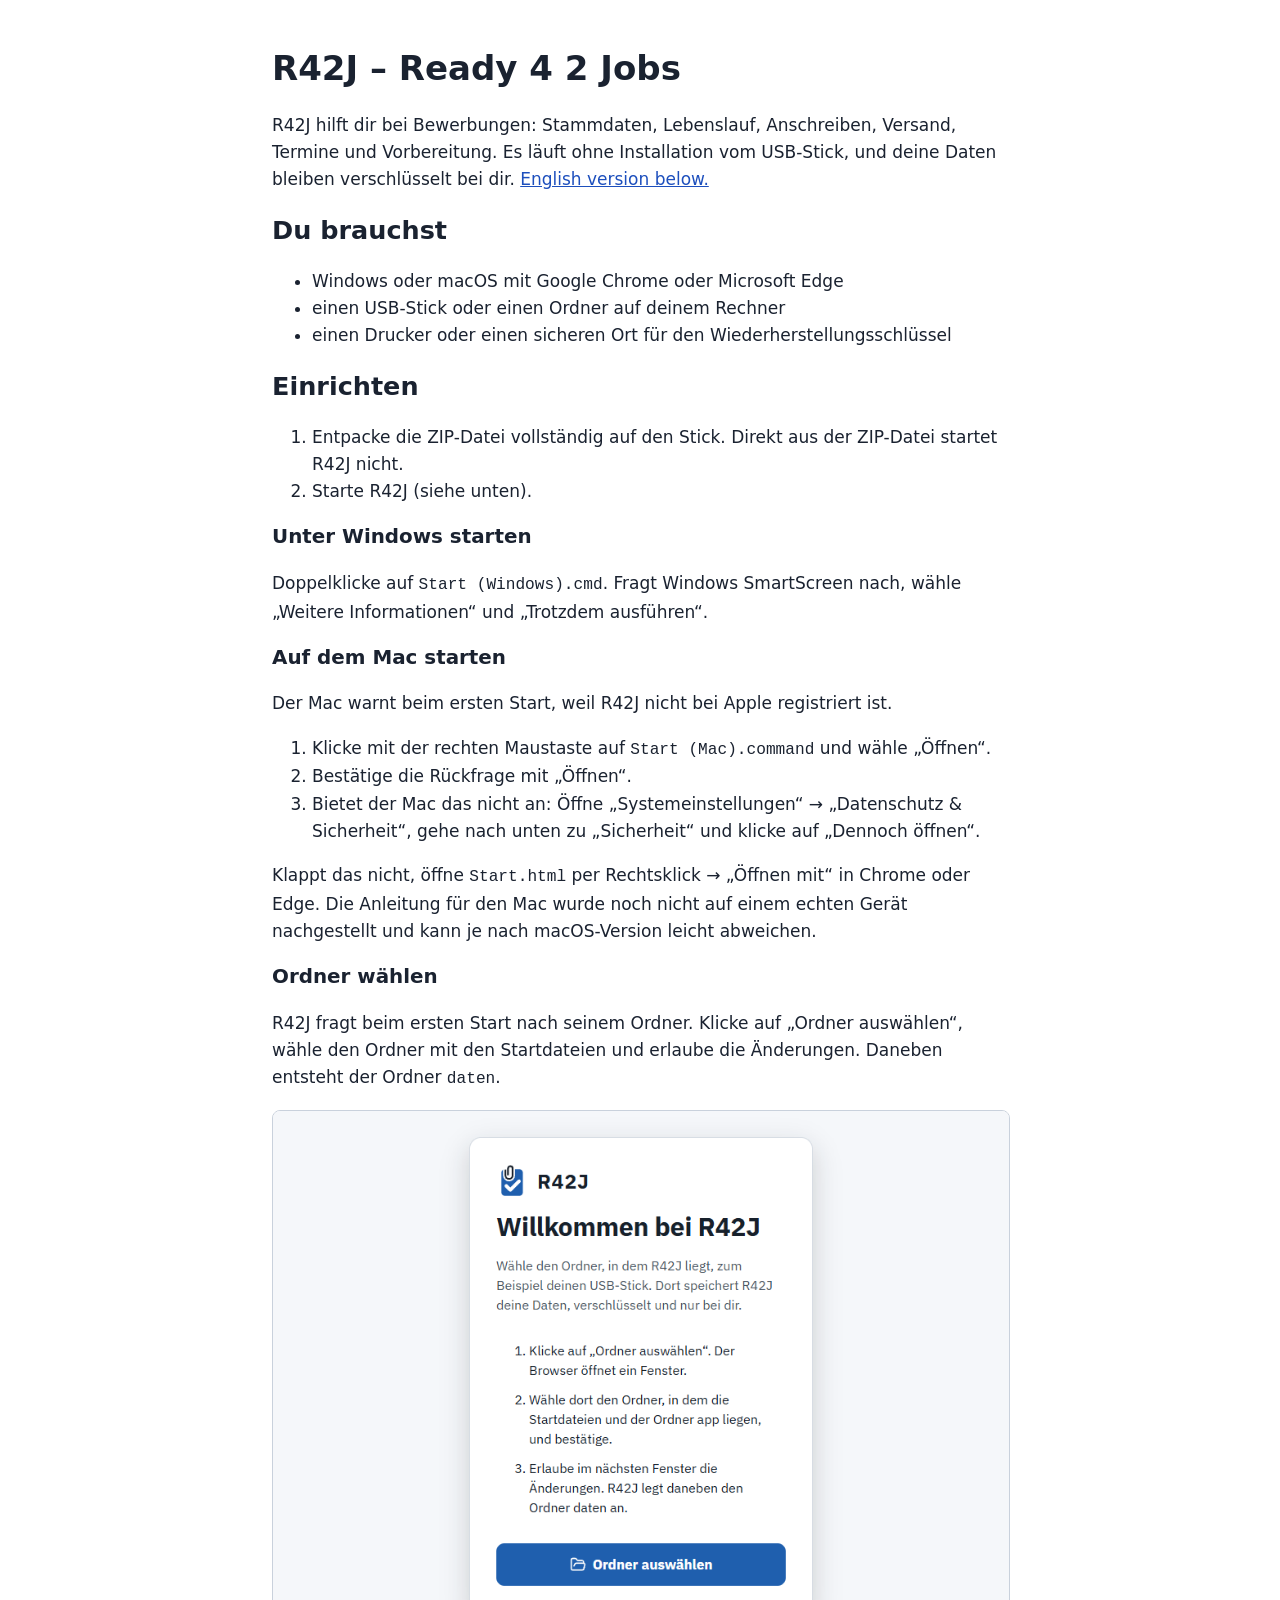
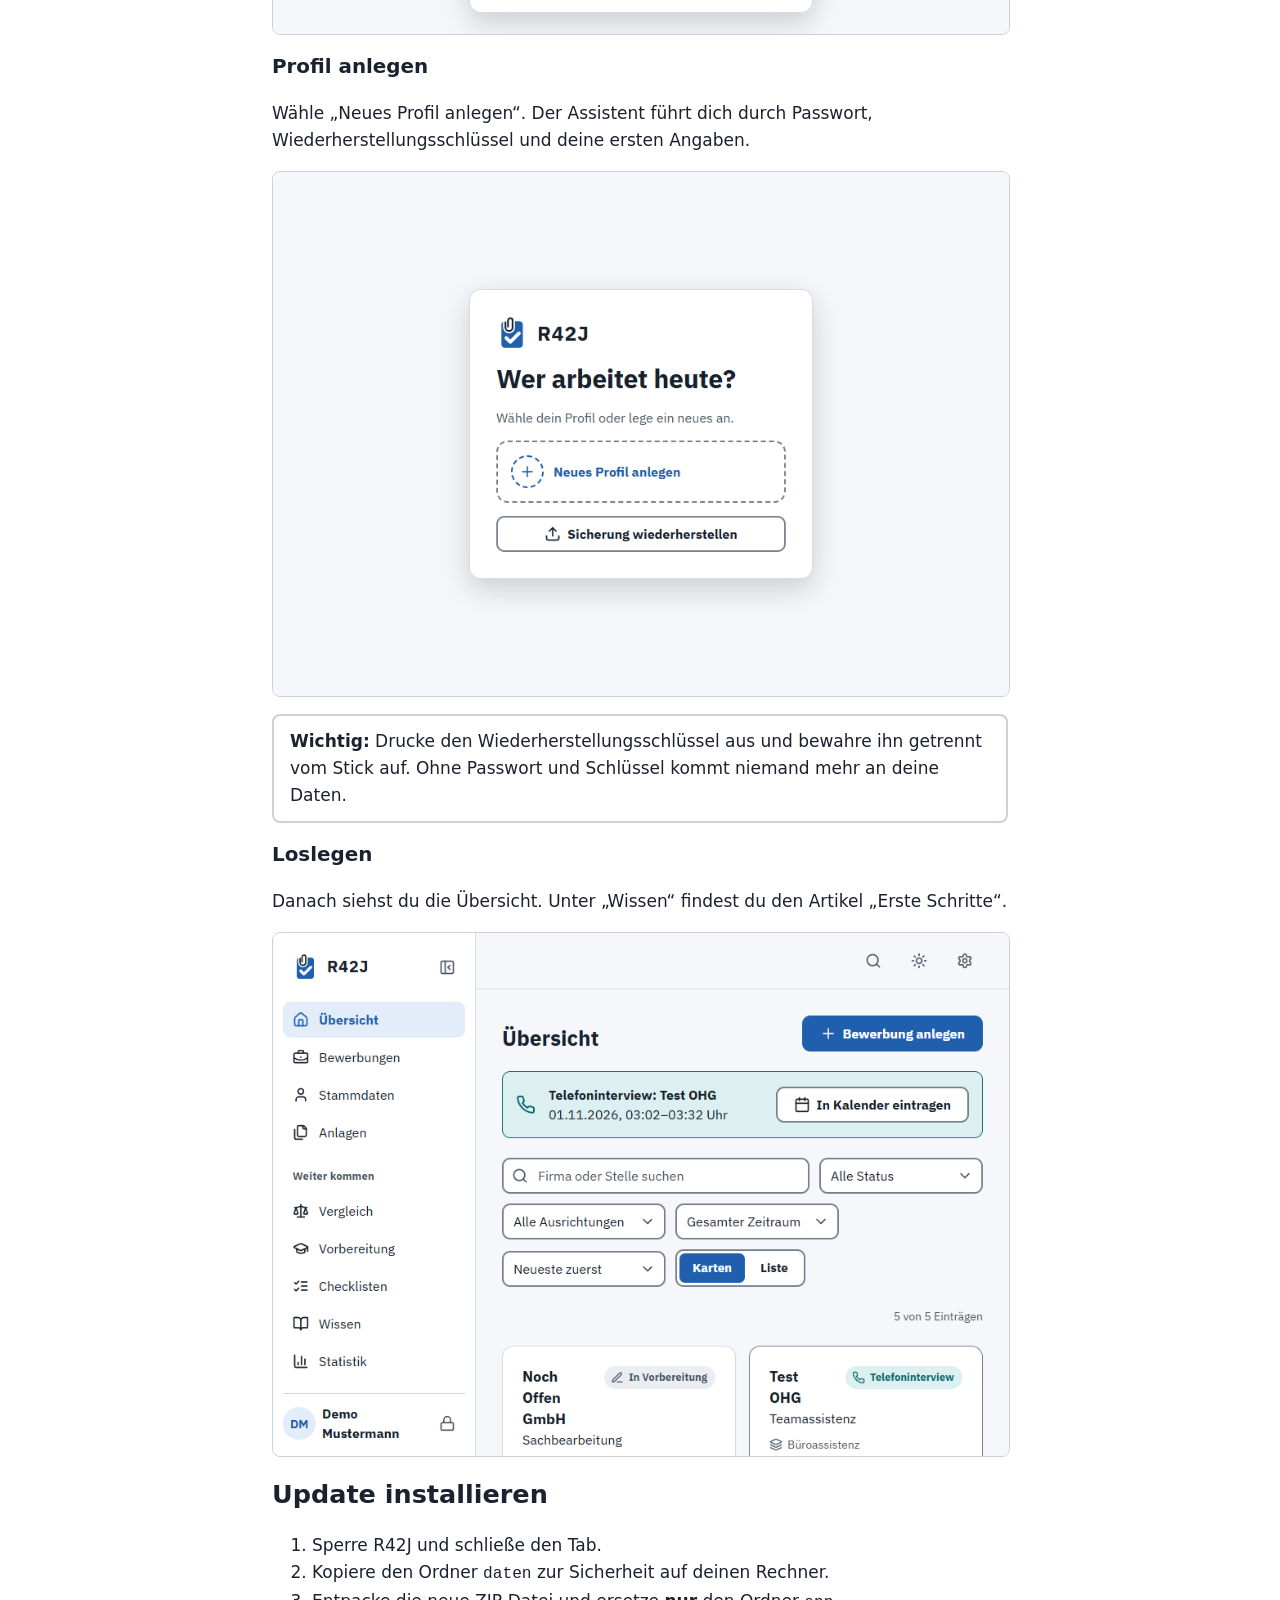
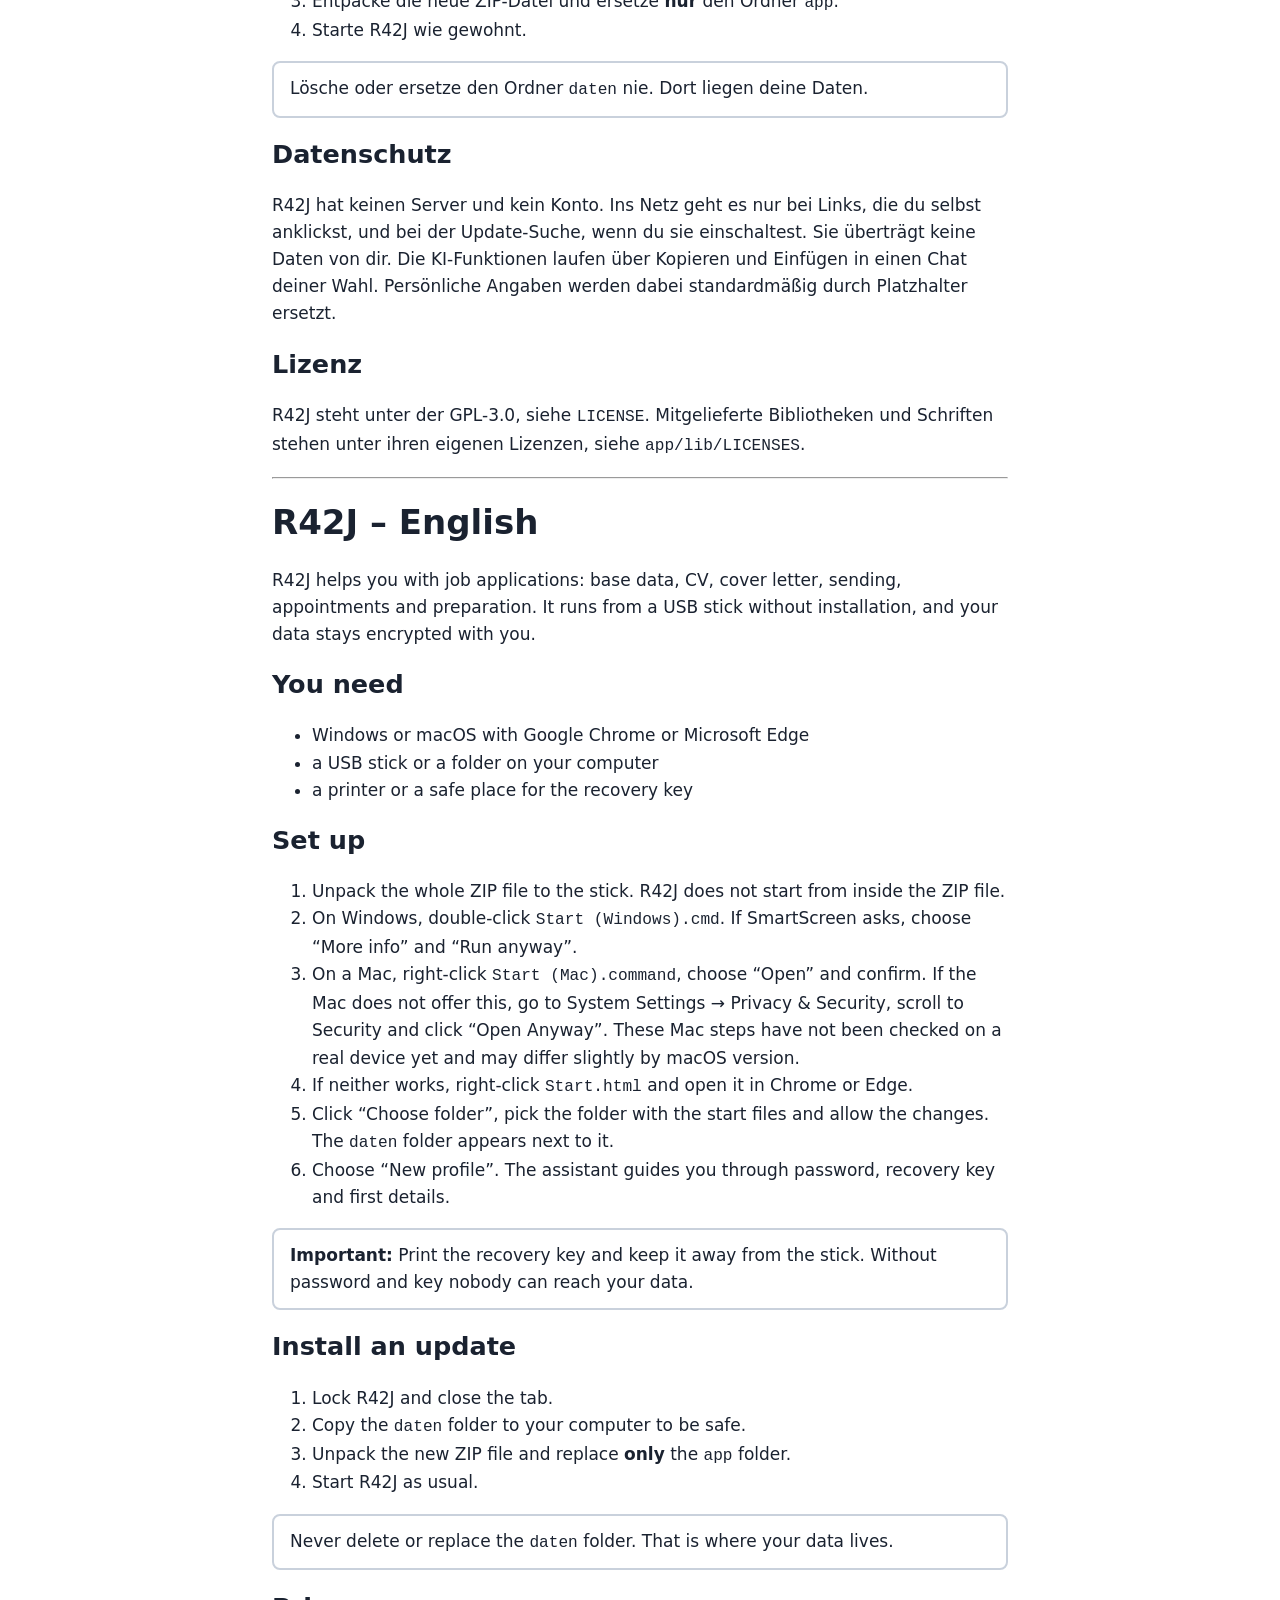
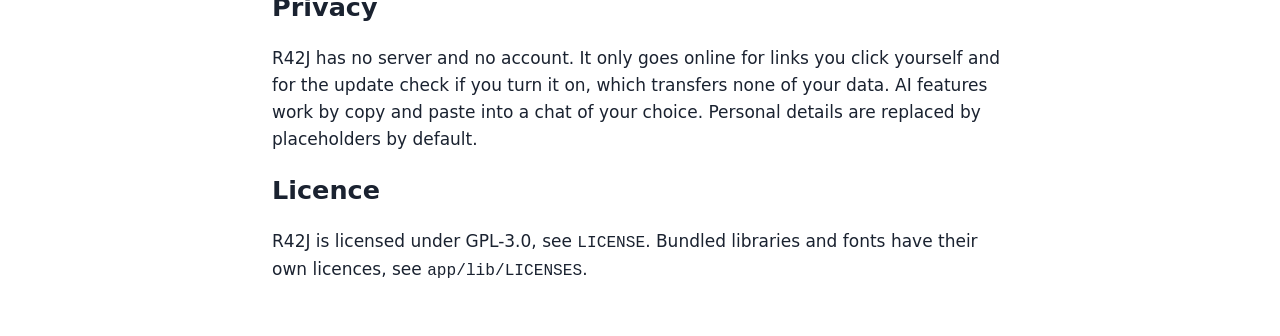
==== LIESMICH.html @ 02ac037b "M9: Feinschliff für Release 1.0 Update-Prüfung nur nach Einwilligung mit Anleitung, Release-ZIP und " ====
<!doctype html>
<html lang="de">
<head>
<meta charset="utf-8">
<meta name="viewport" content="width=device-width, initial-scale=1">
<title>R42J: Liesmich</title>
<style>
  :root { color-scheme: light dark; --text: #1a2230; --grund: #fff; --rand: #c9d1dc; --link: #1d4fbd; }
  @media (prefers-color-scheme: dark) { :root { --text: #e8ecf2; --grund: #141a24; --rand: #3a4556; --link: #9dbcff; } }
  body { margin: 0 auto; max-width: 46rem; padding: 1.5rem 1rem 4rem; font: 1.0625rem/1.6 system-ui, sans-serif; color: var(--text); background: var(--grund); }
  h1, h2, h3 { line-height: 1.25; }
  a { color: var(--link); }
  code { font-size: 0.95em; overflow-wrap: anywhere; }
  img { display: block; max-width: 100%; height: auto; margin: 0.75rem 0; border: 1px solid var(--rand); border-radius: 8px; }
  .warnung { padding: 0.75rem 1rem; border: 2px solid var(--rand); border-radius: 8px; }
  @media print { :root { --text: #000; --grund: #fff; --link: #000; } }
</style>
</head>
<body>
<h1>R42J – Ready 4 2 Jobs</h1>
<p>R42J hilft dir bei Bewerbungen: Stammdaten, Lebenslauf, Anschreiben, Versand, Termine und Vorbereitung. Es läuft ohne Installation vom USB-Stick, und deine Daten bleiben verschlüsselt bei dir. <a href="#en">English version below.</a></p>

<h2>Du brauchst</h2>
<ul>
  <li>Windows oder macOS mit Google Chrome oder Microsoft Edge</li>
  <li>einen USB-Stick oder einen Ordner auf deinem Rechner</li>
  <li>einen Drucker oder einen sicheren Ort für den Wiederherstellungsschlüssel</li>
</ul>

<h2>Einrichten</h2>
<ol>
  <li>Entpacke die ZIP-Datei vollständig auf den Stick. Direkt aus der ZIP-Datei startet R42J nicht.</li>
  <li>Starte R42J (siehe unten).</li>
</ol>

<h3>Unter Windows starten</h3>
<p>Doppelklicke auf <code>Start (Windows).cmd</code>. Fragt Windows SmartScreen nach, wähle „Weitere Informationen“ und „Trotzdem ausführen“.</p>

<h3>Auf dem Mac starten</h3>
<p>Der Mac warnt beim ersten Start, weil R42J nicht bei Apple registriert ist.</p>
<ol>
  <li>Klicke mit der rechten Maustaste auf <code>Start (Mac).command</code> und wähle „Öffnen“.</li>
  <li>Bestätige die Rückfrage mit „Öffnen“.</li>
  <li>Bietet der Mac das nicht an: Öffne „Systemeinstellungen“ → „Datenschutz &amp; Sicherheit“, gehe nach unten zu „Sicherheit“ und klicke auf „Dennoch öffnen“.</li>
</ol>
<p>Klappt das nicht, öffne <code>Start.html</code> per Rechtsklick → „Öffnen mit“ in Chrome oder Edge. Die Anleitung für den Mac wurde noch nicht auf einem echten Gerät nachgestellt und kann je nach macOS-Version leicht abweichen.</p>

<h3>Ordner wählen</h3>
<p>R42J fragt beim ersten Start nach seinem Ordner. Klicke auf „Ordner auswählen“, wähle den Ordner mit den Startdateien und erlaube die Änderungen. Daneben entsteht der Ordner <code>daten</code>.</p>
<img src="app/img/anleitung/ordner.png" alt="Startbildschirm von R42J mit drei Schritten und dem Knopf Ordner auswählen" width="900" height="640" loading="lazy">

<h3>Profil anlegen</h3>
<p>Wähle „Neues Profil anlegen“. Der Assistent führt dich durch Passwort, Wiederherstellungsschlüssel und deine ersten Angaben.</p>
<img src="app/img/anleitung/profile.png" alt="Profilauswahl von R42J mit dem Knopf Neues Profil anlegen" width="900" height="640" loading="lazy">
<p class="warnung"><strong>Wichtig:</strong> Drucke den Wiederherstellungsschlüssel aus und bewahre ihn getrennt vom Stick auf. Ohne Passwort und Schlüssel kommt niemand mehr an deine Daten.</p>

<h3>Loslegen</h3>
<p>Danach siehst du die Übersicht. Unter „Wissen“ findest du den Artikel „Erste Schritte“.</p>
<img src="app/img/anleitung/uebersicht.png" alt="Übersicht von R42J mit erfundenen Beispielbewerbungen" width="900" height="640" loading="lazy">

<h2>Update installieren</h2>
<ol>
  <li>Sperre R42J und schließe den Tab.</li>
  <li>Kopiere den Ordner <code>daten</code> zur Sicherheit auf deinen Rechner.</li>
  <li>Entpacke die neue ZIP-Datei und ersetze <strong>nur</strong> den Ordner <code>app</code>.</li>
  <li>Starte R42J wie gewohnt.</li>
</ol>
<p class="warnung">Lösche oder ersetze den Ordner <code>daten</code> nie. Dort liegen deine Daten.</p>

<h2>Datenschutz</h2>
<p>R42J hat keinen Server und kein Konto. Ins Netz geht es nur bei Links, die du selbst anklickst, und bei der Update-Suche, wenn du sie einschaltest. Sie überträgt keine Daten von dir. Die KI-Funktionen laufen über Kopieren und Einfügen in einen Chat deiner Wahl. Persönliche Angaben werden dabei standardmäßig durch Platzhalter ersetzt.</p>

<h2>Lizenz</h2>
<p>R42J steht unter der GPL-3.0, siehe <code>LICENSE</code>. Mitgelieferte Bibliotheken und Schriften stehen unter ihren eigenen Lizenzen, siehe <code>app/lib/LICENSES</code>.</p>

<hr>
<h1 id="en" lang="en">R42J – English</h1>
<div lang="en">
<p>R42J helps you with job applications: base data, CV, cover letter, sending, appointments and preparation. It runs from a USB stick without installation, and your data stays encrypted with you.</p>

<h2>You need</h2>
<ul>
  <li>Windows or macOS with Google Chrome or Microsoft Edge</li>
  <li>a USB stick or a folder on your computer</li>
  <li>a printer or a safe place for the recovery key</li>
</ul>

<h2>Set up</h2>
<ol>
  <li>Unpack the whole ZIP file to the stick. R42J does not start from inside the ZIP file.</li>
  <li>On Windows, double-click <code>Start (Windows).cmd</code>. If SmartScreen asks, choose “More info” and “Run anyway”.</li>
  <li>On a Mac, right-click <code>Start (Mac).command</code>, choose “Open” and confirm. If the Mac does not offer this, go to System Settings → Privacy &amp; Security, scroll to Security and click “Open Anyway”. These Mac steps have not been checked on a real device yet and may differ slightly by macOS version.</li>
  <li>If neither works, right-click <code>Start.html</code> and open it in Chrome or Edge.</li>
  <li>Click “Choose folder”, pick the folder with the start files and allow the changes. The <code>daten</code> folder appears next to it.</li>
  <li>Choose “New profile”. The assistant guides you through password, recovery key and first details.</li>
</ol>
<p class="warnung"><strong>Important:</strong> Print the recovery key and keep it away from the stick. Without password and key nobody can reach your data.</p>

<h2>Install an update</h2>
<ol>
  <li>Lock R42J and close the tab.</li>
  <li>Copy the <code>daten</code> folder to your computer to be safe.</li>
  <li>Unpack the new ZIP file and replace <strong>only</strong> the <code>app</code> folder.</li>
  <li>Start R42J as usual.</li>
</ol>
<p class="warnung">Never delete or replace the <code>daten</code> folder. That is where your data lives.</p>

<h2>Privacy</h2>
<p>R42J has no server and no account. It only goes online for links you click yourself and for the update check if you turn it on, which transfers none of your data. AI features work by copy and paste into a chat of your choice. Personal details are replaced by placeholders by default.</p>

<h2>Licence</h2>
<p>R42J is licensed under GPL-3.0, see <code>LICENSE</code>. Bundled libraries and fonts have their own licences, see <code>app/lib/LICENSES</code>.</p>
</div>
</body>
</html>
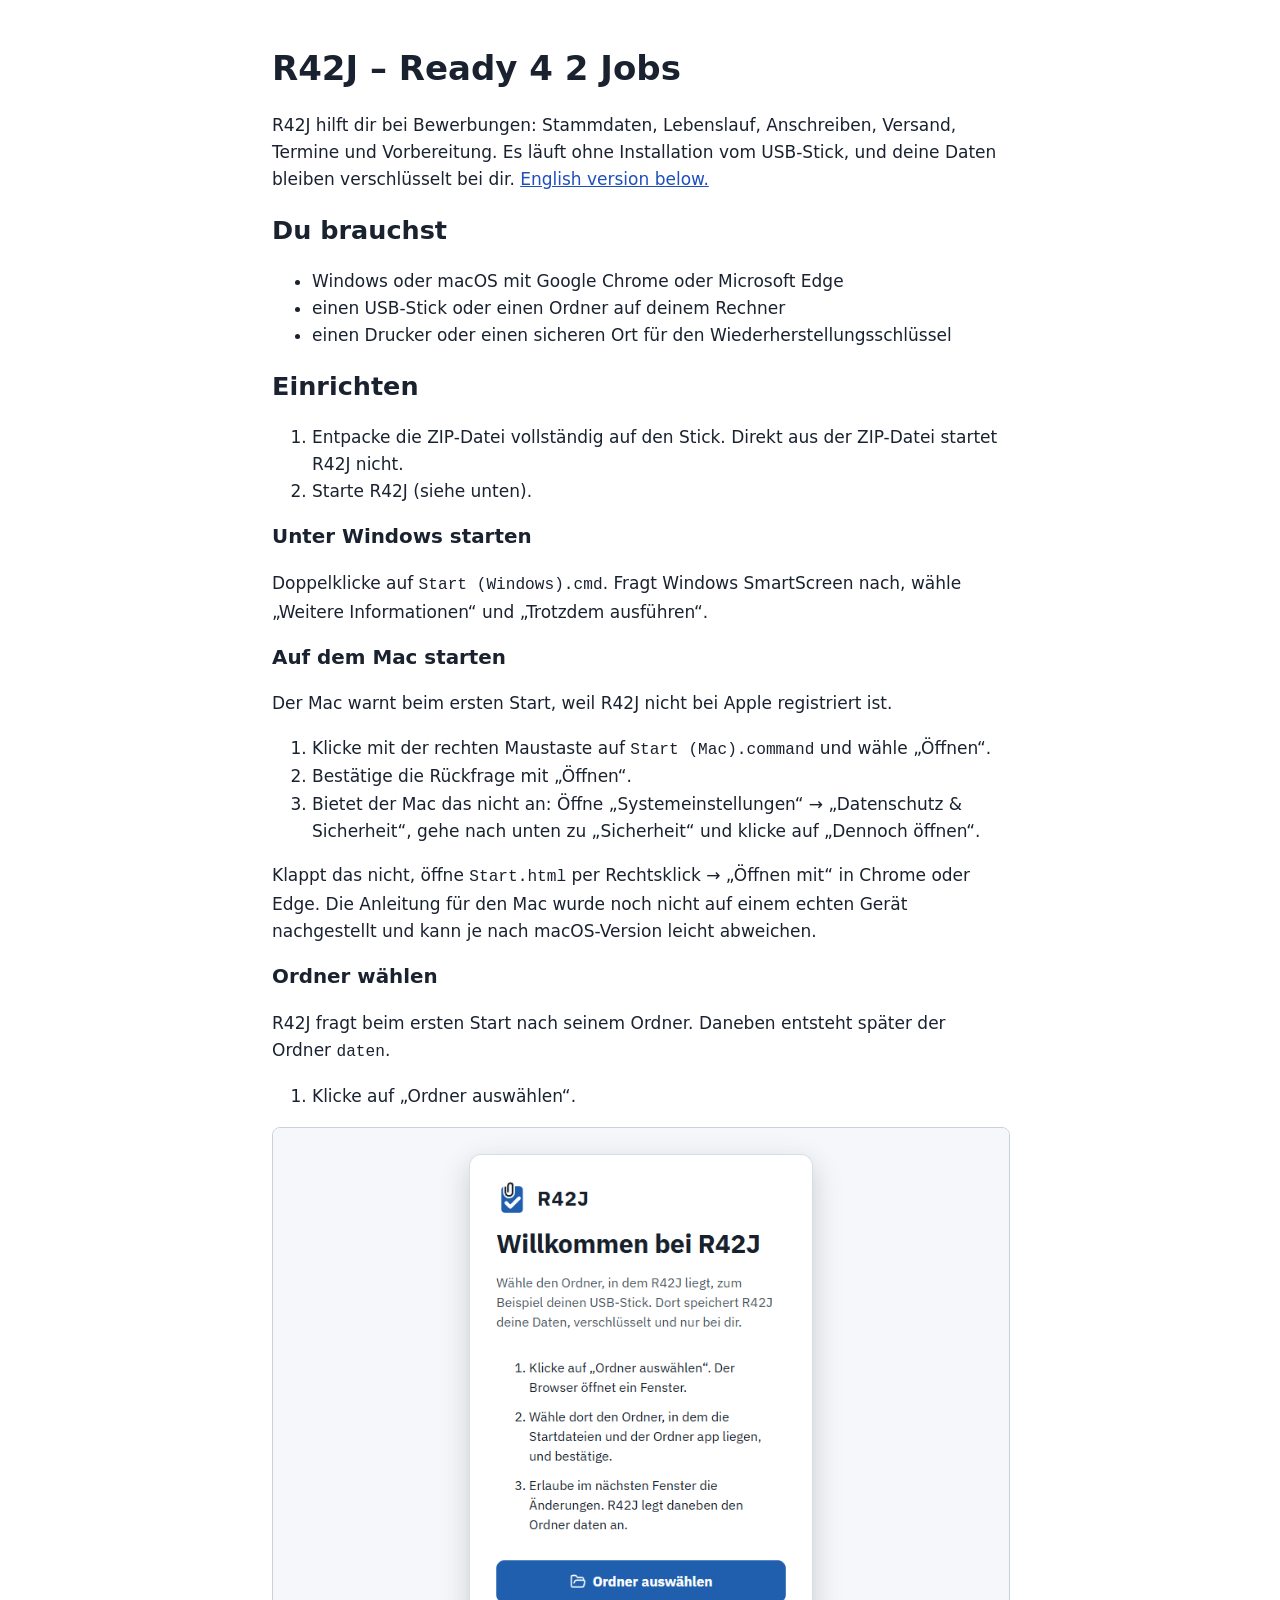
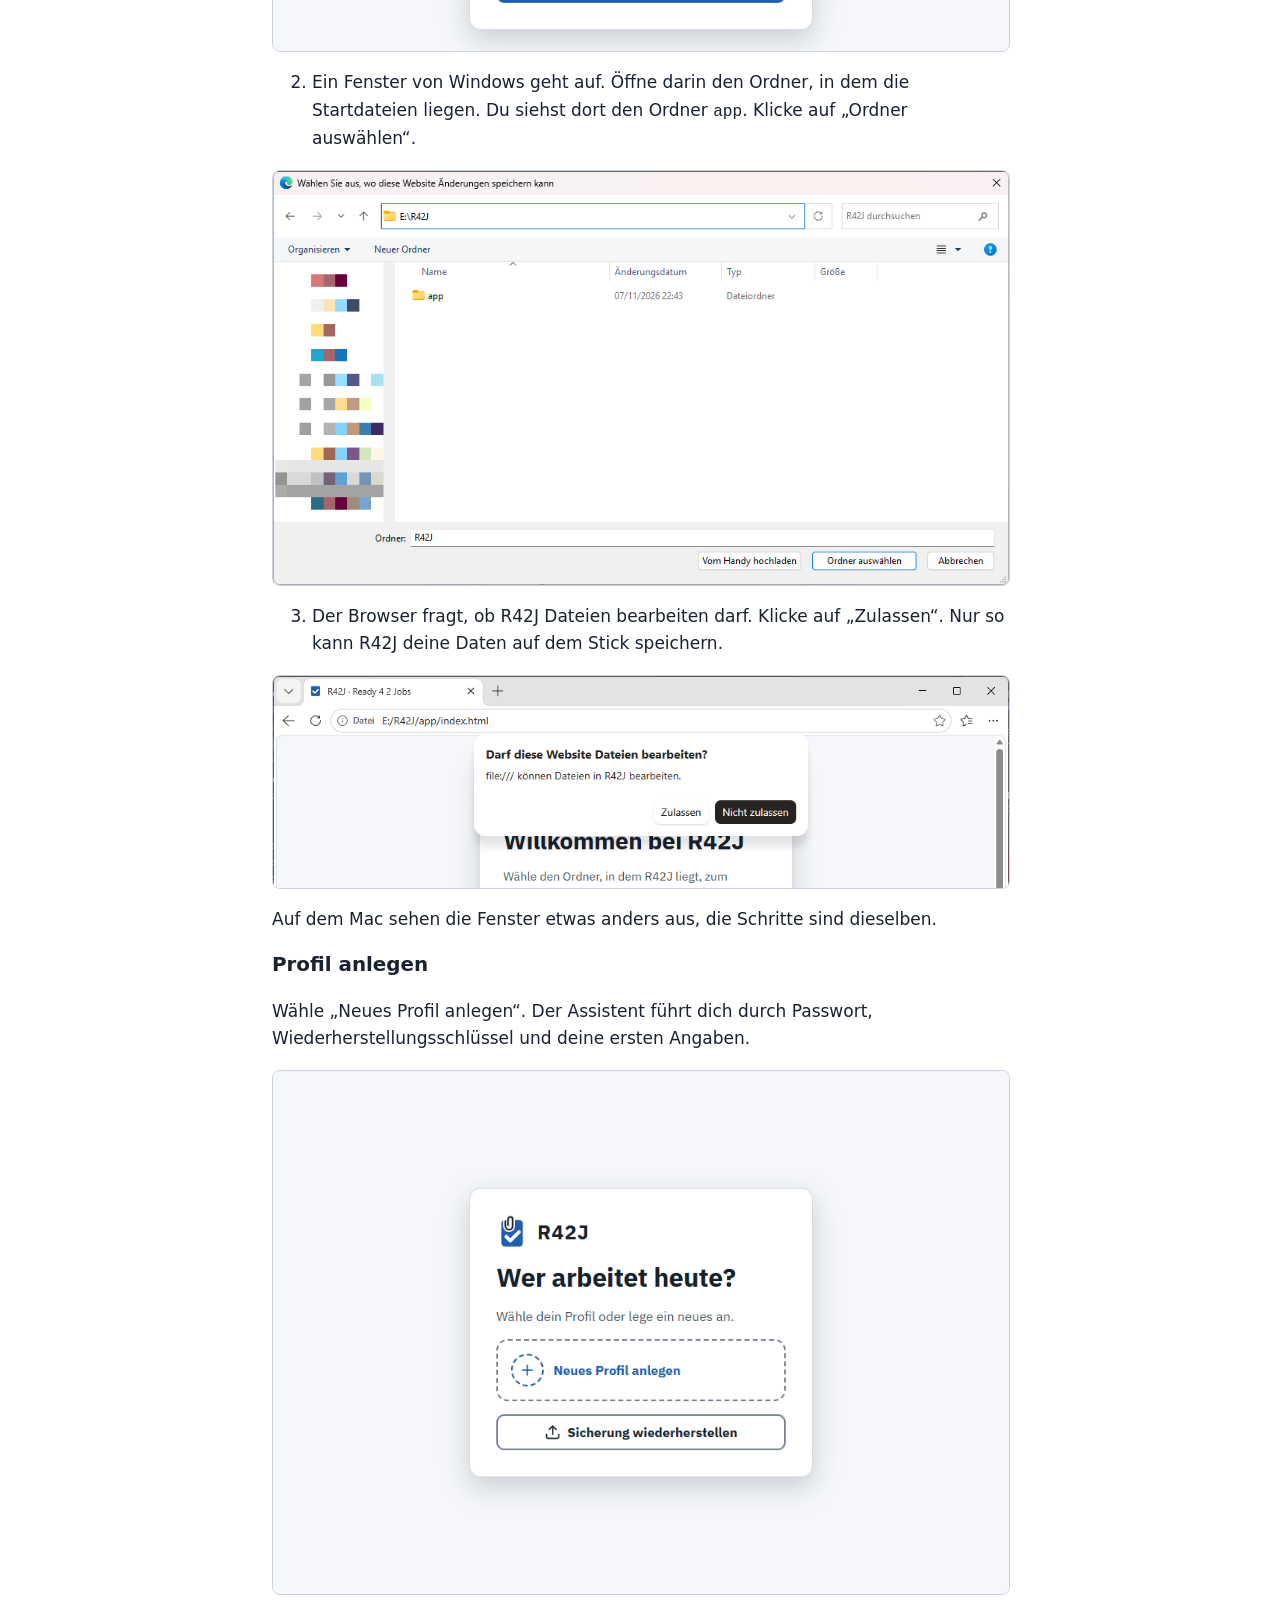
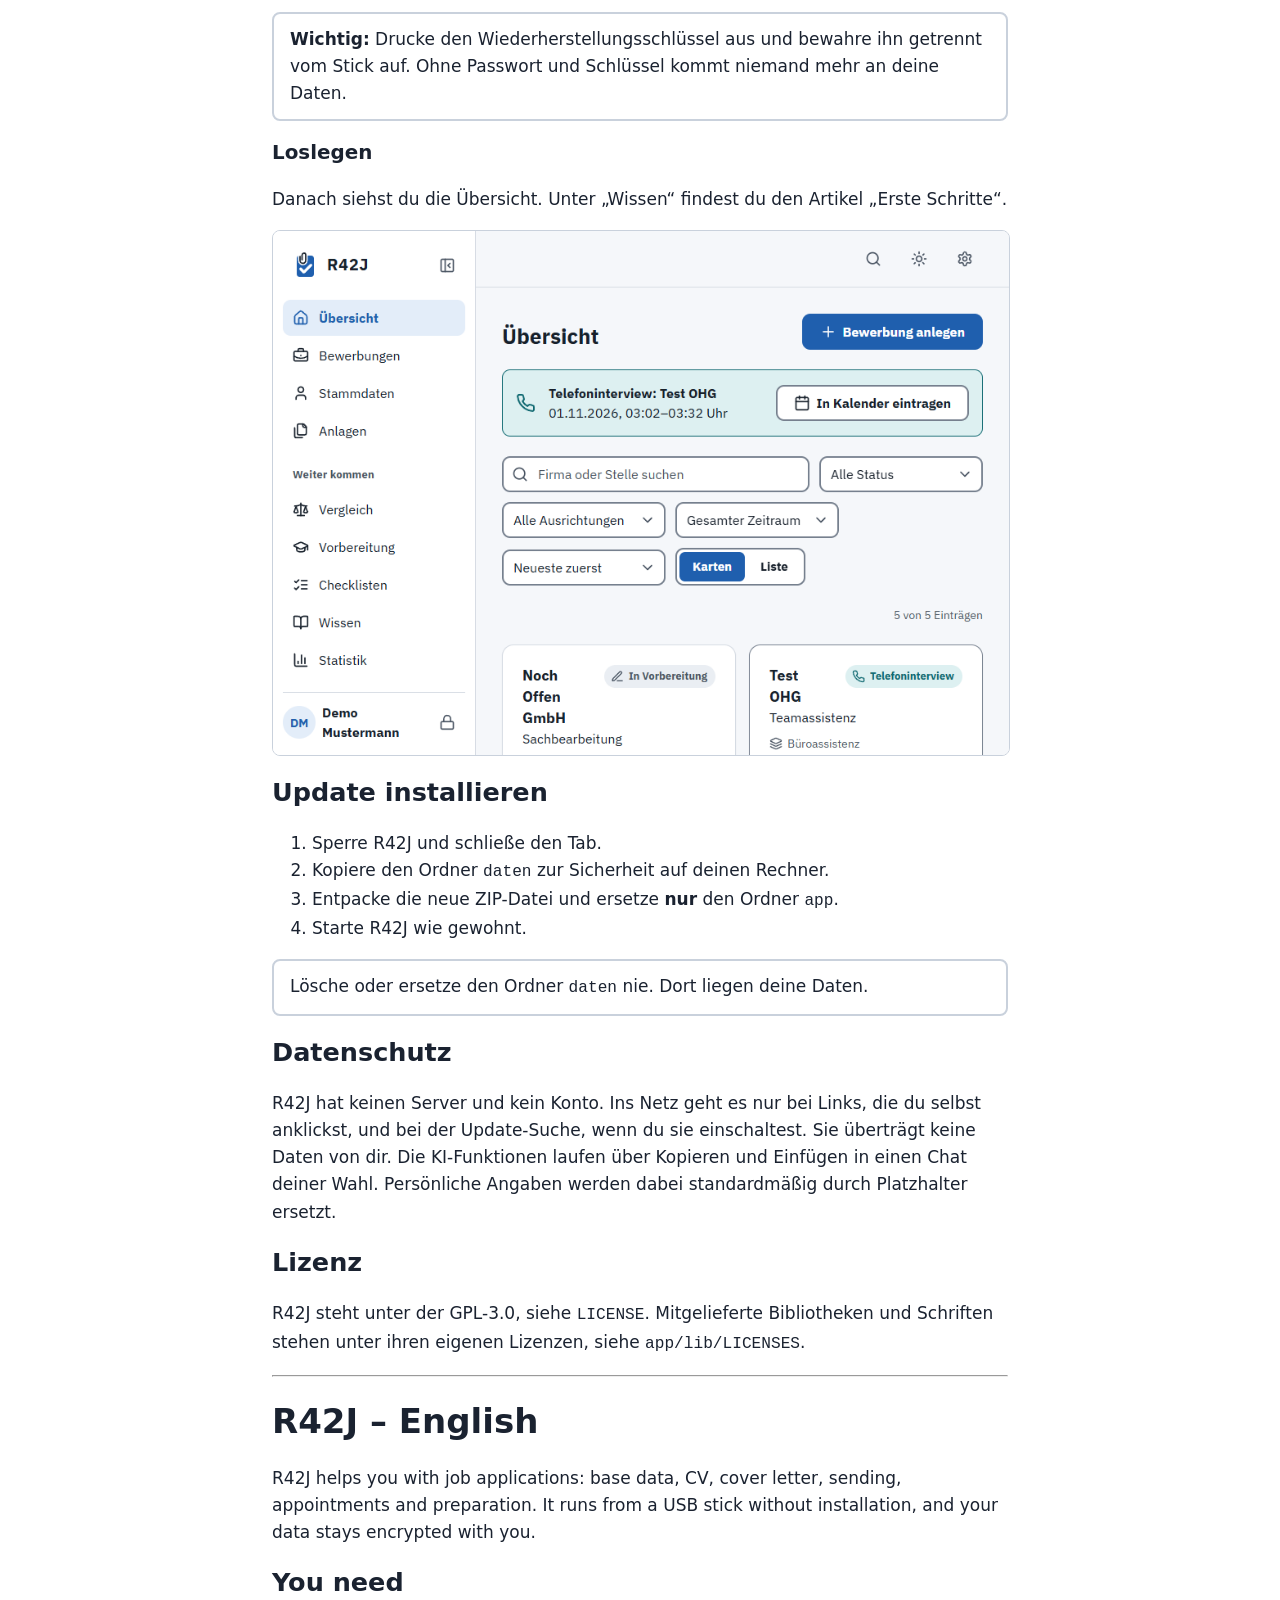
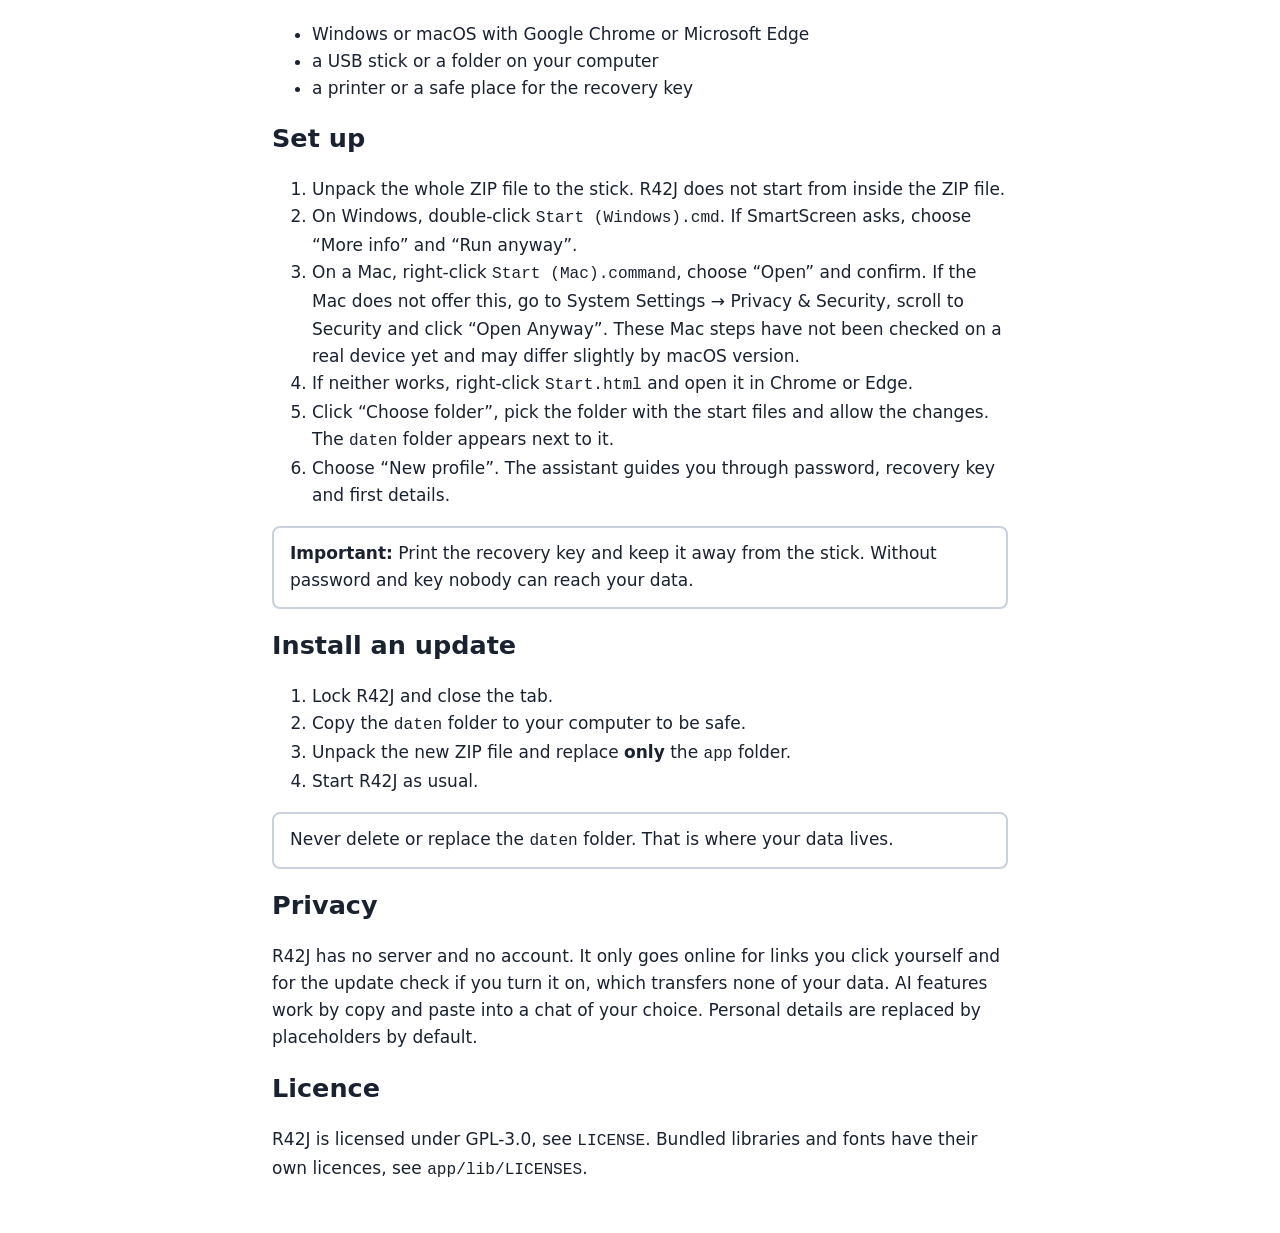
==== commit 7def4eaf: "Anleitung: Fenster von Windows als Bilder tools/anleitung-fenster.mjs nimmt den Ordnerdialog und die" ====
--- a/LIESMICH.html
+++ b/LIESMICH.html
@@ -3,7 +3,7 @@
 <head>
 <meta charset="utf-8">
 <meta name="viewport" content="width=device-width, initial-scale=1">
-<title>R42J: Liesmich</title>
+<title>Ready 4 2 Jobs: Liesmich</title>
 <style>
   :root { color-scheme: light dark; --text: #1a2230; --grund: #fff; --rand: #c9d1dc; --link: #1d4fbd; }
   @media (prefers-color-scheme: dark) { :root { --text: #e8ecf2; --grund: #141a24; --rand: #3a4556; --link: #9dbcff; } }
@@ -46,8 +46,20 @@
 <p>Klappt das nicht, öffne <code>Start.html</code> per Rechtsklick → „Öffnen mit“ in Chrome oder Edge. Die Anleitung für den Mac wurde noch nicht auf einem echten Gerät nachgestellt und kann je nach macOS-Version leicht abweichen.</p>
 
 <h3>Ordner wählen</h3>
-<p>R42J fragt beim ersten Start nach seinem Ordner. Klicke auf „Ordner auswählen“, wähle den Ordner mit den Startdateien und erlaube die Änderungen. Daneben entsteht der Ordner <code>daten</code>.</p>
+<p>R42J fragt beim ersten Start nach seinem Ordner. Daneben entsteht später der Ordner <code>daten</code>.</p>
+<ol>
+  <li>Klicke auf „Ordner auswählen“.</li>
+</ol>
 <img src="app/img/anleitung/ordner.png" alt="Startbildschirm von R42J mit drei Schritten und dem Knopf Ordner auswählen" width="900" height="640" loading="lazy">
+<ol start="2">
+  <li>Ein Fenster von Windows geht auf. Öffne darin den Ordner, in dem die Startdateien liegen. Du siehst dort den Ordner <code>app</code>. Klicke auf „Ordner auswählen“.</li>
+</ol>
+<img src="app/img/anleitung/windows-ordner.png" alt="Ordnerfenster von Windows im Ordner R42J auf dem USB-Stick, darin der Ordner app, unten der Knopf Ordner auswählen" width="946" height="533" loading="lazy">
+<ol start="3">
+  <li>Der Browser fragt, ob R42J Dateien bearbeiten darf. Klicke auf „Zulassen“. Nur so kann R42J deine Daten auf dem Stick speichern.</li>
+</ol>
+<img src="app/img/anleitung/windows-erlauben.png" alt="Frage des Browsers: Darf diese Website Dateien bearbeiten? mit den Knöpfen Zulassen und Nicht zulassen" width="986" height="285" loading="lazy">
+<p>Auf dem Mac sehen die Fenster etwas anders aus, die Schritte sind dieselben.</p>
 
 <h3>Profil anlegen</h3>
 <p>Wähle „Neues Profil anlegen“. Der Assistent führt dich durch Passwort, Wiederherstellungsschlüssel und deine ersten Angaben.</p>
